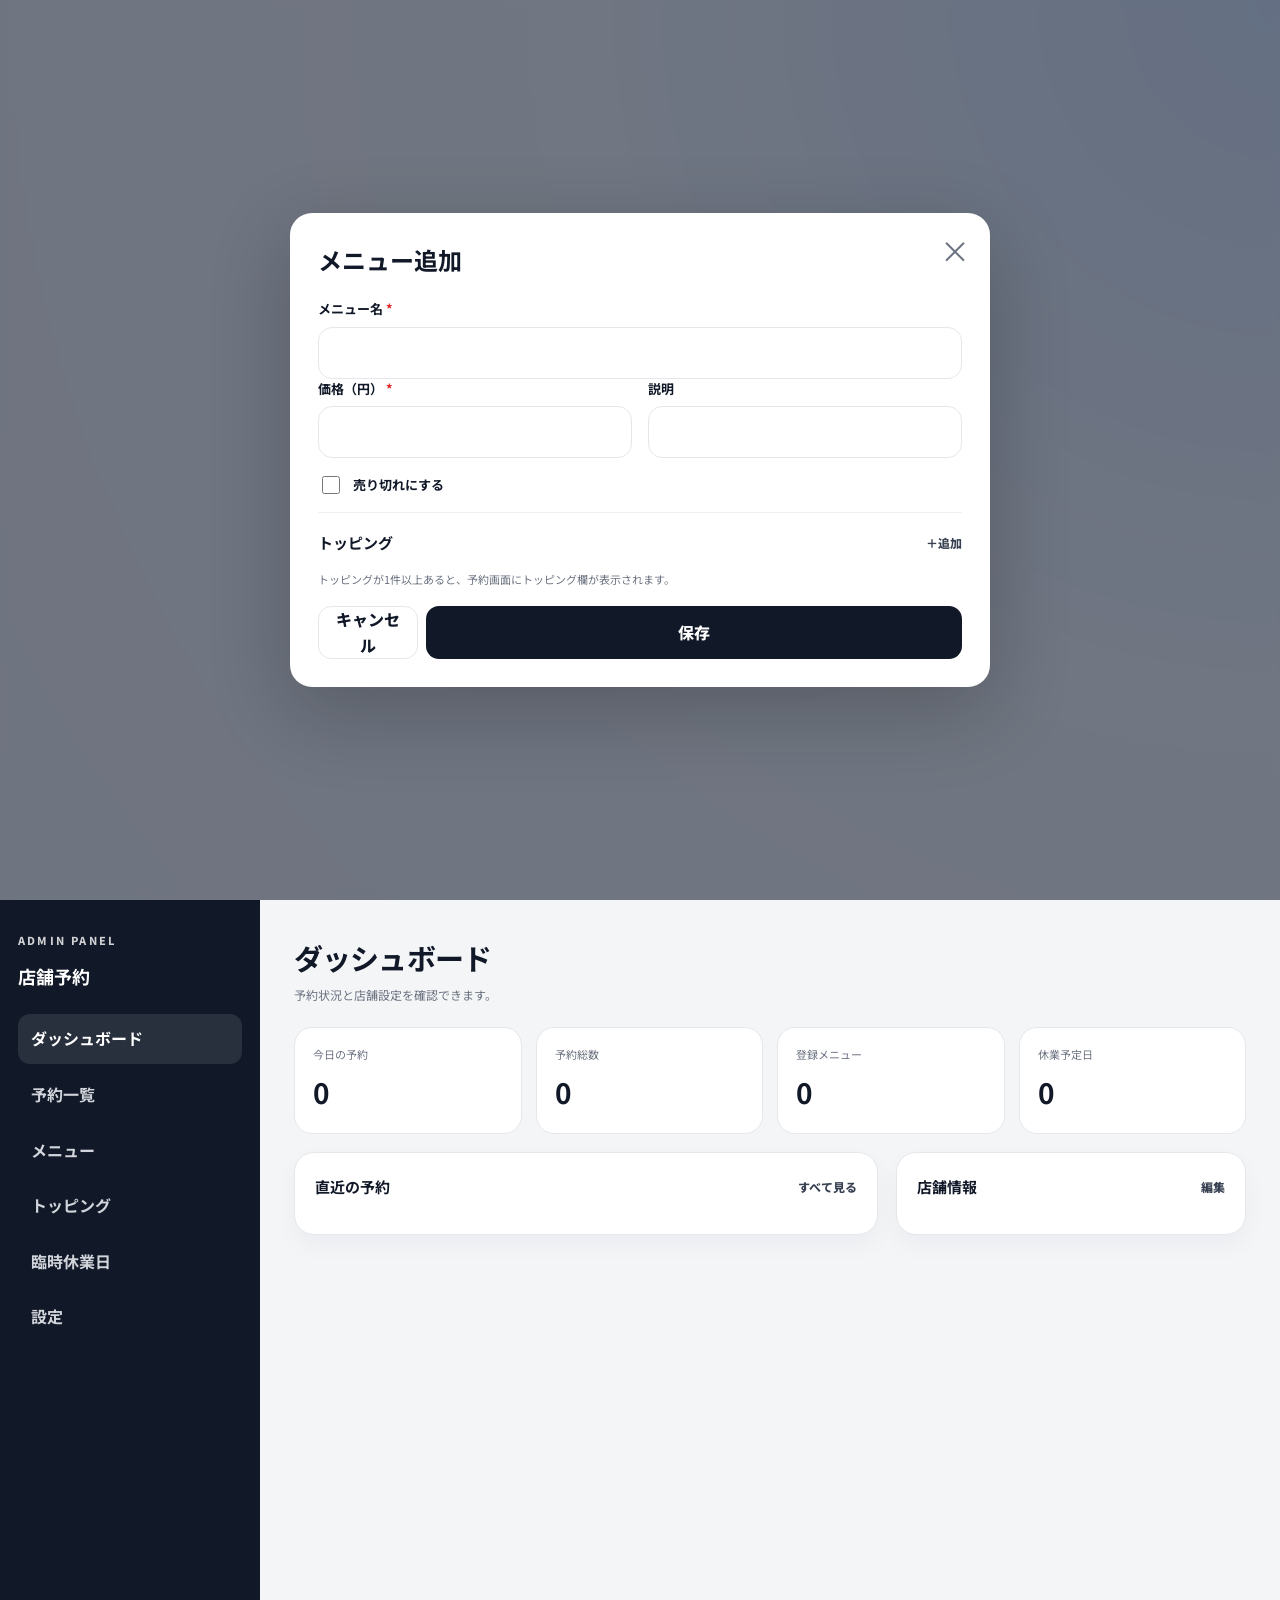
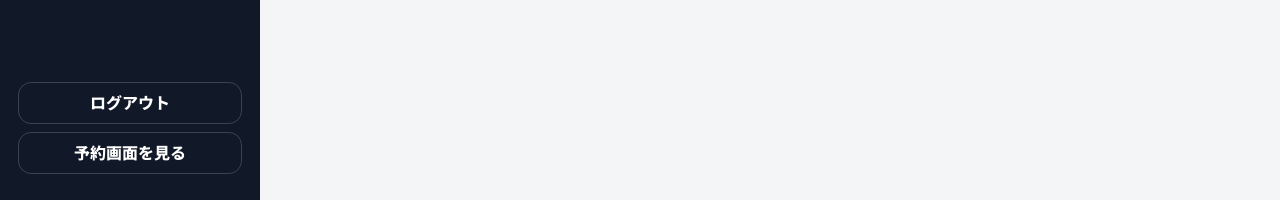
==== admin/index.html @ c8c5680b "Add files via upload" ====
<!doctype html>
<html lang="ja">
<head>
  <meta charset="utf-8">
  <meta name="viewport" content="width=device-width, initial-scale=1, viewport-fit=cover">
  <meta name="theme-color" content="#111827">
  <title>管理画面</title>
  <link rel="preconnect" href="https://fonts.googleapis.com">
  <link rel="preconnect" href="https://fonts.gstatic.com" crossorigin>
  <link href="https://fonts.googleapis.com/css2?family=Noto+Sans+JP:wght@400;500;600;700;800&display=swap" rel="stylesheet">
  <link rel="stylesheet" href="../css/style.css">
  <link rel="stylesheet" href="admin.css">
  <script defer src="../js/config.js"></script>
  <script defer src="../js/api.js"></script>
  <script defer src="admin.js"></script>
</head>
<body class="admin-page">
  <div id="toast" class="toast" hidden></div>

  <section id="loginView" class="admin-login-wrap">
    <div class="admin-login-card">
      <div class="brand-mark">ADMIN PANEL</div>
      <h1>予約管理画面</h1>
      <p class="muted">管理者パスワードを入力してください</p>
      <label class="field"><span>パスワード</span><input id="loginPassword" type="password" autocomplete="current-password" placeholder="パスワード"></label>
      <button id="loginButton" class="primary-button" type="button">ログイン</button>
      <a class="back-link" href="../">← 予約画面へ戻る</a>
    </div>
  </section>

  <section id="adminApp" class="admin-shell" hidden>
    <aside class="admin-sidebar">
      <div>
        <div class="brand-mark">ADMIN PANEL</div>
        <h1 id="adminStoreName">店舗予約</h1>
      </div>
      <nav class="admin-nav">
        <button data-tab="dashboard" class="nav-item active">ダッシュボード</button>
        <button data-tab="reservations" class="nav-item">予約一覧</button>
        <button data-tab="menus" class="nav-item">メニュー</button>
        <button data-tab="toppings" class="nav-item">トッピング</button>
        <button data-tab="holidays" class="nav-item">臨時休業日</button>
        <button data-tab="settings" class="nav-item">設定</button>
      </nav>
      <div class="sidebar-actions"><button id="logoutButton" class="ghost-button">ログアウト</button><a href="../" class="ghost-button link-button">予約画面を見る</a></div>
    </aside>

    <main class="admin-content">
      <div class="admin-mobile-header"><div><div class="brand-mark">ADMIN</div><strong id="mobileStoreName">店舗予約</strong></div><button id="mobileLogout" class="ghost-button">ログアウト</button></div>

      <section id="tab-dashboard" class="tab-panel active">
        <div class="page-title"><div><h2>ダッシュボード</h2><p>予約状況と店舗設定を確認できます。</p></div></div>
        <div class="stat-grid"><div class="stat-card"><span>今日の予約</span><strong id="statToday">0</strong></div><div class="stat-card"><span>予約総数</span><strong id="statTotal">0</strong></div><div class="stat-card"><span>登録メニュー</span><strong id="statMenus">0</strong></div><div class="stat-card"><span>休業予定日</span><strong id="statHolidays">0</strong></div></div>
        <div class="dashboard-grid"><div class="panel"><div class="panel-head"><h3>直近の予約</h3><button class="text-button" data-go-tab="reservations">すべて見る</button></div><div id="recentReservations" class="mini-table"></div></div><div class="panel"><div class="panel-head"><h3>店舗情報</h3><button class="text-button" data-go-tab="settings">編集</button></div><div id="dashboardSettings" class="settings-preview"></div></div></div>
      </section>

      <section id="tab-reservations" class="tab-panel">
        <div class="page-title"><div><h2>予約一覧</h2><p>予約された日時・お名前・人数・連絡先・注文内容を確認できます。</p></div><button id="refreshReservations" class="secondary-button">更新</button></div>
        <div class="filter-bar"><label class="field"><span>日付で絞り込み</span><input id="reservationDateFilter" type="date"></label><label class="field"><span>状態</span><select id="reservationStatusFilter"><option value="">すべて</option><option value="confirmed">受付済み</option><option value="cancelled">キャンセル</option></select></label></div>
        <div class="panel table-panel"><div id="reservationTable" class="responsive-table-wrap"></div></div>
      </section>

      <section id="tab-menus" class="tab-panel">
        <div class="page-title"><div><h2>メニュー</h2><p>コードを書かずにメニューの追加・変更・売り切れ設定ができます。</p></div><button id="addMenuButton" class="primary-button small">＋ メニュー追加</button></div>
        <div id="menuAdminList" class="admin-card-list"></div>
      </section>

      <section id="tab-toppings" class="tab-panel">
        <div class="page-title"><div><h2>トッピング</h2><p>メニューごとにトッピングを追加できます。0件なら予約画面には表示されません。</p></div></div>
        <div id="toppingAdminList" class="admin-card-list"></div>
      </section>

      <section id="tab-holidays" class="tab-panel">
        <div class="page-title"><div><h2>臨時休業日</h2><p>設定した日は予約画面からご来店日として選べなくなります。</p></div></div>
        <div class="panel add-row-panel"><div class="form-grid two"><label class="field"><span>休業日</span><input id="holidayDate" type="date"></label><label class="field"><span>理由・メモ（任意）</span><input id="holidayReason" type="text" maxlength="100" placeholder="臨時休業"></label></div><button id="addHolidayButton" class="primary-button small">休業日を追加</button></div>
        <div id="holidayList" class="admin-card-list"></div>
      </section>

      <section id="tab-settings" class="tab-panel">
        <div class="page-title"><div><h2>店舗設定</h2><p>予約画面に反映される内容をここから変更できます。</p></div></div>
        <form id="settingsForm" class="panel form-panel">
          <label class="field"><span>店舗名</span><input id="settingStoreName" type="text" maxlength="100" required></label>
          <label class="field"><span>予約画面の背景画像URL</span><input id="settingBackgroundUrl" type="url" placeholder="https://..." maxlength="1500"><small>画像そのものをURLで指定します。imgur等の直リンクや自分で用意した画像URLを使用してください。</small></label>
          <label class="field"><span>予約通知を受け取るメールアドレス</span><input id="settingNotifyEmail" type="email" maxlength="160" placeholder="shop@example.com"></label>
          <button class="primary-button" type="submit">店舗設定を保存</button>
        </form>
        <form id="passwordForm" class="panel form-panel">
          <div><h3>管理者パスワード変更</h3><p class="muted">ここで変更したパスワードは、次回ログインから使用します。</p></div>
          <label class="field"><span>現在のパスワード</span><input id="currentPassword" type="password" autocomplete="current-password" required></label>
          <label class="field"><span>新しいパスワード</span><input id="newPassword" type="password" autocomplete="new-password" minlength="8" maxlength="100" required></label>
          <label class="field"><span>新しいパスワード（確認）</span><input id="confirmPassword" type="password" autocomplete="new-password" minlength="8" maxlength="100" required></label>
          <button class="secondary-button" type="submit">パスワードを変更</button>
        </form>
      </section>
    </main>
  </section>

  <div id="menuModal" class="modal" hidden>
    <div class="modal-backdrop"></div>
    <div class="modal-card large">
      <button class="modal-close" data-close="menuModal" aria-label="閉じる">×</button>
      <h2 id="menuModalTitle">メニュー追加</h2>
      <form id="menuForm">
        <input id="menuId" type="hidden">
        <label class="field"><span>メニュー名 <b>*</b></span><input id="menuName" type="text" maxlength="100" required></label>
        <div class="form-grid two"><label class="field"><span>価格（円） <b>*</b></span><input id="menuPrice" type="number" min="0" max="999999" required></label><label class="field"><span>説明</span><input id="menuDescription" type="text" maxlength="200"></label></div>
        <label class="switch-row"><input id="menuSoldOut" type="checkbox"><span>売り切れにする</span></label>
        <div class="toppings-editor"><div class="panel-head"><h3>トッピング</h3><button id="addToppingRowButton" type="button" class="text-button">＋追加</button></div><div id="toppingRows"></div><p class="muted small-text">トッピングが1件以上あると、予約画面にトッピング欄が表示されます。</p></div>
        <div class="modal-actions"><button type="button" class="secondary-button" data-close="menuModal">キャンセル</button><button type="submit" class="primary-button">保存</button></div>
      </form>
    </div>
  </div>
</body>
</html>
---- css/style.css ----
:root {
  --bg: #f6f7fb;
  --card: rgba(255,255,255,.96);
  --text: #111827;
  --muted: #6b7280;
  --line: #e5e7eb;
  --primary: #111827;
  --primary-hover: #000;
  --accent: #f59e0b;
  --danger: #dc2626;
  --success: #059669;
  --shadow: 0 16px 45px rgba(15,23,42,.08);
  --radius: 22px;
}
* { box-sizing: border-box; }
html { scroll-behavior: smooth; }
body { margin: 0; font-family: 'Noto Sans JP', system-ui, -apple-system, BlinkMacSystemFont, 'Segoe UI', sans-serif; color: var(--text); background: var(--bg); line-height: 1.6; }
button, input, select { font: inherit; }
button { cursor: pointer; }
button:disabled { cursor: not-allowed; opacity: .55; }
.hero { position: relative; min-height: 360px; display: grid; place-items: end center; padding: 56px 20px; color: #fff; background: linear-gradient(135deg,#111827,#374151); background-size: cover; background-position: center; overflow: hidden; }
.hero-overlay { position: absolute; inset: 0; background: linear-gradient(180deg,rgba(0,0,0,.15),rgba(0,0,0,.65)); }
.hero-content { position: relative; width: min(1100px, 100%); text-align: center; }
.brand-mark { display: inline-block; font-size: 11px; letter-spacing: .2em; font-weight: 800; opacity: .8; }
.hero h1 { margin: 10px 0 8px; font-size: clamp(32px,7vw,62px); line-height: 1.1; letter-spacing: -.04em; }
.hero p { margin: 0; font-size: clamp(14px,2.5vw,18px); opacity: .92; }
.container { width: min(1000px, calc(100% - 32px)); margin: 0 auto; }
.customer-main { margin-top: -34px; position: relative; z-index: 2; padding-bottom: 44px; }
.card { background: var(--card); border: 1px solid rgba(255,255,255,.8); border-radius: var(--radius); box-shadow: var(--shadow); padding: 28px; margin-bottom: 18px; backdrop-filter: blur(10px); }
.section-heading { display: flex; gap: 14px; align-items: flex-start; margin-bottom: 24px; }
.section-heading.compact { margin-bottom: 18px; }
.section-heading h2 { margin: 0 0 4px; font-size: 20px; }
.section-heading p { margin: 0; color: var(--muted); font-size: 13px; }
.step { width: 42px; height: 42px; display: grid; place-items: center; border-radius: 14px; background: #111827; color: white; font-size: 12px; font-weight: 800; letter-spacing: .08em; flex: 0 0 auto; }
.form-grid { display: grid; gap: 16px; }
.form-grid.two { grid-template-columns: repeat(2,minmax(0,1fr)); }
.field { display: block; }
.field > span, .contact-label { display: block; margin: 0 0 7px; font-size: 13px; font-weight: 700; }
.field b, .contact-label b { color: var(--danger); }
.field input, .field select { width: 100%; min-height: 52px; border: 1px solid var(--line); border-radius: 14px; padding: 0 14px; background: #fff; color: var(--text); outline: none; transition: .18s ease; }
.field input:focus, .field select:focus { border-color: #9ca3af; box-shadow: 0 0 0 4px rgba(17,24,39,.08); }
.field small { display: block; color: var(--muted); font-size: 11px; margin-top: 6px; }
.hint { margin-top: 12px; padding: 10px 12px; border-radius: 12px; background: #fffbeb; color: #92400e; font-size: 12px; }
.menu-list { display: grid; gap: 14px; }
.menu-item { border: 1px solid var(--line); border-radius: 18px; padding: 18px; background: #fff; }
.menu-top { display: flex; justify-content: space-between; gap: 16px; align-items: flex-start; }
.menu-name { margin: 0; font-size: 17px; font-weight: 800; }
.menu-desc { margin: 4px 0 0; font-size: 12px; color: var(--muted); }
.menu-price { font-weight: 800; white-space: nowrap; }
.quantity-row { display: flex; align-items: center; justify-content: space-between; gap: 12px; margin-top: 14px; }
.stepper { display: inline-flex; align-items: center; border: 1px solid var(--line); border-radius: 13px; overflow: hidden; }
.stepper button { width: 44px; height: 44px; border: 0; background: #f9fafb; font-size: 20px; }
.stepper button:hover { background: #f3f4f6; }
.stepper span { min-width: 46px; text-align: center; font-weight: 800; }
.toppings { margin-top: 14px; padding-top: 14px; border-top: 1px dashed var(--line); }
.topping-title { margin: 0 0 8px; font-size: 12px; font-weight: 800; }
.topping-list { display: grid; gap: 7px; }
.check-row { display: flex; align-items: center; gap: 9px; font-size: 13px; }
.check-row input { width: 18px; height: 18px; accent-color: #111827; }
.out-badge { display: inline-flex; align-items: center; border-radius: 999px; padding: 5px 9px; font-size: 10px; font-weight: 800; background: #fef2f2; color: #b91c1c; }
.order-total-row { display: flex; justify-content: space-between; align-items: center; border-top: 1px solid var(--line); margin-top: 18px; padding-top: 18px; font-size: 15px; }
.order-total-row strong { font-size: 24px; }
.contact-choice { margin-top: 16px; }
.summary { display: grid; gap: 9px; background: #f9fafb; border-radius: 16px; padding: 16px; margin-bottom: 16px; }
.summary-line { display: flex; justify-content: space-between; gap: 16px; font-size: 13px; }
.summary-line span:first-child { color: var(--muted); }
.summary-order { white-space: pre-wrap; }
.primary-button, .secondary-button, .ghost-button, .text-button { border: 0; border-radius: 13px; font-weight: 800; transition: .18s ease; }
.primary-button { background: var(--primary); color: white; min-height: 52px; padding: 0 20px; width: 100%; }
.primary-button:hover { background: var(--primary-hover); transform: translateY(-1px); }
.primary-button.small, .secondary-button { width: auto; min-height: 44px; padding: 0 16px; }
.secondary-button { background: #fff; color: var(--text); border: 1px solid var(--line); }
.secondary-button:hover { background: #f9fafb; }
.ghost-button { background: transparent; border: 1px solid rgba(255,255,255,.18); color: inherit; min-height: 42px; padding: 0 14px; }
.link-button { display: inline-flex; align-items: center; justify-content: center; text-decoration: none; }
.text-button { background: transparent; color: #374151; padding: 4px 0; font-size: 12px; }
.privacy-note { margin: 10px 0 0; color: var(--muted); font-size: 10px; text-align: center; }
.message { margin: 0 0 18px; border-radius: 14px; padding: 12px 14px; font-size: 13px; }
.message.error { background: #fef2f2; color: #991b1b; border: 1px solid #fecaca; }
.message.success { background: #ecfdf5; color: #065f46; border: 1px solid #a7f3d0; }
.empty-state { padding: 28px; text-align: center; border: 1px dashed var(--line); border-radius: 16px; color: var(--muted); font-size: 13px; }
.site-footer { padding: 0 20px 28px; text-align: center; color: #9ca3af; font-size: 11px; }
.loading-overlay { position: fixed; inset: 0; z-index: 1000; background: rgba(17,24,39,.35); display: grid; place-items: center; backdrop-filter: blur(5px); }
.loading-card { background: white; border-radius: 18px; padding: 22px; box-shadow: var(--shadow); text-align: center; min-width: 220px; }
.loading-card p { margin: 10px 0 0; font-size: 12px; }
.spinner { width: 30px; height: 30px; margin: auto; border: 3px solid #e5e7eb; border-top-color: #111827; border-radius: 50%; animation: spin .7s linear infinite; }
@keyframes spin { to { transform: rotate(360deg); } }
.modal { position: fixed; inset: 0; z-index: 1100; display: grid; place-items: center; padding: 18px; }
.modal-backdrop { position: absolute; inset: 0; background: rgba(15,23,42,.58); backdrop-filter: blur(4px); }
.modal-card { position: relative; width: min(520px,100%); max-height: calc(100vh - 36px); overflow: auto; background: #fff; border-radius: 22px; box-shadow: 0 24px 80px rgba(0,0,0,.22); padding: 28px; }
.modal-card.large { width: min(700px,100%); }
.modal-card h2 { margin-top: 0; }
.modal-close { position: absolute; top: 12px; right: 14px; border: 0; background: transparent; font-size: 30px; color: #6b7280; }
.success-icon { width: 58px; height: 58px; border-radius: 50%; background: #ecfdf5; color: #059669; display: grid; place-items: center; font-size: 28px; font-weight: 900; margin-bottom: 12px; }
@media (max-width: 720px) {
  .hero { min-height: 320px; }
  .container { width: min(100% - 20px, 1000px); }
  .customer-main { margin-top: -24px; }
  .card { padding: 20px; border-radius: 18px; }
  .form-grid.two { grid-template-columns: 1fr; }
  .menu-top { flex-direction: column; }
  .menu-price { align-self: flex-start; }
  .summary-line { flex-direction: column; gap: 2px; }
}
---- admin/admin.css ----
.admin-page { background: #f4f5f7; min-height: 100vh; }
.admin-login-wrap { min-height: 100vh; display: grid; place-items: center; padding: 20px; background: radial-gradient(circle at top right,#dbeafe 0,#f8fafc 45%,#f4f5f7 100%); }
.admin-login-card { width: min(420px,100%); background: #fff; border: 1px solid #e5e7eb; border-radius: 24px; box-shadow: 0 24px 60px rgba(15,23,42,.10); padding: 30px; }
.admin-login-card h1 { margin: 10px 0 4px; font-size: 28px; }
.muted { color: #6b7280; font-size: 12px; }
.back-link { display: block; margin-top: 18px; text-align: center; color: #6b7280; font-size: 12px; text-decoration: none; }
.admin-shell { min-height: 100vh; display: grid; grid-template-columns: 260px minmax(0,1fr); }
.admin-sidebar { position: sticky; top: 0; height: 100vh; padding: 26px 18px; background: #111827; color: white; display: flex; flex-direction: column; }
.admin-sidebar h1 { font-size: 18px; margin: 10px 0 24px; }
.admin-nav { display: grid; gap: 6px; }
.nav-item { border: 0; background: transparent; color: #d1d5db; text-align: left; border-radius: 12px; padding: 12px 13px; font-weight: 700; }
.nav-item:hover, .nav-item.active { background: rgba(255,255,255,.10); color: white; }
.sidebar-actions { margin-top: auto; display: grid; gap: 8px; }
.admin-content { min-width: 0; padding: 34px; }
.admin-mobile-header { display:none; }
.tab-panel { display: none; }
.tab-panel.active { display:block; }
.page-title { display:flex; align-items:flex-end; justify-content:space-between; gap:16px; margin-bottom:22px; }
.page-title h2 { margin:0 0 5px; font-size:29px; letter-spacing:-.03em; }
.page-title p { margin:0; color:#6b7280; font-size:12px; }
.stat-grid { display:grid; grid-template-columns:repeat(4,minmax(0,1fr)); gap:14px; margin-bottom:18px; }
.stat-card { background:#fff; border:1px solid #e5e7eb; border-radius:18px; padding:18px; }
.stat-card span { display:block; font-size:11px; color:#6b7280; }
.stat-card strong { display:block; margin-top:7px; font-size:28px; }
.dashboard-grid { display:grid; grid-template-columns:1.25fr .75fr; gap:18px; }
.panel { background:#fff; border:1px solid #e5e7eb; border-radius:20px; padding:20px; box-shadow:0 10px 25px rgba(15,23,42,.04); }
.panel-head { display:flex; justify-content:space-between; align-items:center; gap:12px; margin-bottom:14px; }
.panel-head h3 { margin:0; font-size:15px; }
.settings-preview { display:grid; gap:12px; }
.preview-row { display:flex; justify-content:space-between; gap:12px; padding:11px 0; border-bottom:1px solid #f0f1f3; font-size:12px; }
.preview-row:last-child { border-bottom:0; }
.preview-row span:first-child { color:#6b7280; }
.mini-table { display:grid; gap:8px; }
.mini-row { display:grid; grid-template-columns:1fr auto; gap:10px; padding:12px; background:#f9fafb; border-radius:12px; font-size:12px; }
.mini-row strong { display:block; }
.mini-row span { color:#6b7280; }
.filter-bar { display:grid; grid-template-columns:repeat(2,minmax(0,240px)); gap:12px; margin-bottom:14px; }
.responsive-table-wrap { overflow:auto; }
.admin-table { width:100%; border-collapse:collapse; min-width:1000px; }
.admin-table th, .admin-table td { padding:12px 10px; border-bottom:1px solid #eef0f2; text-align:left; vertical-align:top; font-size:12px; }
.admin-table th { font-size:11px; color:#6b7280; font-weight:700; background:#fbfbfc; }
.status-badge { display:inline-flex; border-radius:999px; padding:4px 8px; font-size:10px; font-weight:800; }
.status-badge.confirmed { background:#ecfdf5; color:#047857; }
.status-badge.cancelled { background:#fef2f2; color:#b91c1c; }
.admin-card-list { display:grid; gap:12px; }
.item-card { background:#fff; border:1px solid #e5e7eb; border-radius:18px; padding:18px; display:flex; justify-content:space-between; gap:18px; }
.item-main h3 { margin:0; font-size:16px; }
.item-meta { margin-top:5px; color:#6b7280; font-size:11px; }
.item-actions { display:flex; gap:8px; align-items:flex-start; flex-wrap:wrap; }
.small-btn { border:1px solid #e5e7eb; background:#fff; border-radius:10px; min-height:38px; padding:0 12px; font-size:11px; font-weight:800; }
.small-btn.danger { color:#b91c1c; border-color:#fecaca; background:#fffafa; }
.sold-out { color:#b91c1c; font-weight:800; }
.switch-row { display:flex; align-items:center; gap:10px; margin:15px 0; font-size:13px; font-weight:700; }
.switch-row input { width:18px; height:18px; accent-color:#111827; }
.form-panel { display:grid; gap:16px; margin-bottom:16px; }
.form-panel h3 { margin:0 0 4px; }
.toppings-editor { margin-top:4px; border-top:1px solid #eef0f2; padding-top:16px; }
.topping-row { display:grid; grid-template-columns:minmax(0,1fr) 140px auto; gap:8px; margin-bottom:8px; }
.topping-row input { min-height:44px; border:1px solid #e5e7eb; border-radius:11px; padding:0 12px; }
.remove-row { border:1px solid #fecaca; background:#fffafa; color:#b91c1c; border-radius:11px; min-height:44px; padding:0 10px; }
.add-row-panel { margin-bottom:14px; }
.toast { position:fixed; z-index:3000; right:20px; top:20px; max-width:380px; border-radius:13px; padding:12px 15px; background:#111827; color:white; box-shadow:0 14px 30px rgba(0,0,0,.16); font-size:12px; }
.empty-state-admin { border:1px dashed #d1d5db; border-radius:16px; padding:28px; text-align:center; color:#6b7280; font-size:12px; background:#fafafa; }
.modal-card .modal-actions { display:flex; justify-content:flex-end; gap:8px; margin-top:18px; }
.small-text { font-size:11px; }
@media(max-width: 980px) {
  .admin-shell { grid-template-columns:1fr; }
  .admin-sidebar { display:none; }
  .admin-content { padding:20px; }
  .admin-mobile-header { display:flex; align-items:center; justify-content:space-between; background:#111827; color:white; margin:-20px -20px 22px; padding:15px 20px; }
  .stat-grid { grid-template-columns:repeat(2,minmax(0,1fr)); }
  .dashboard-grid { grid-template-columns:1fr; }
}
@media(max-width: 620px) {
  .admin-content { padding:14px; }
  .admin-mobile-header { margin:-14px -14px 18px; padding:13px 14px; }
  .page-title { align-items:flex-start; flex-direction:column; }
  .page-title h2 { font-size:24px; }
  .filter-bar { grid-template-columns:1fr; }
  .item-card { flex-direction:column; }
  .topping-row { grid-template-columns:1fr; }
  .stat-grid { gap:8px; }
  .stat-card { padding:14px; }
  .stat-card strong { font-size:22px; }
}
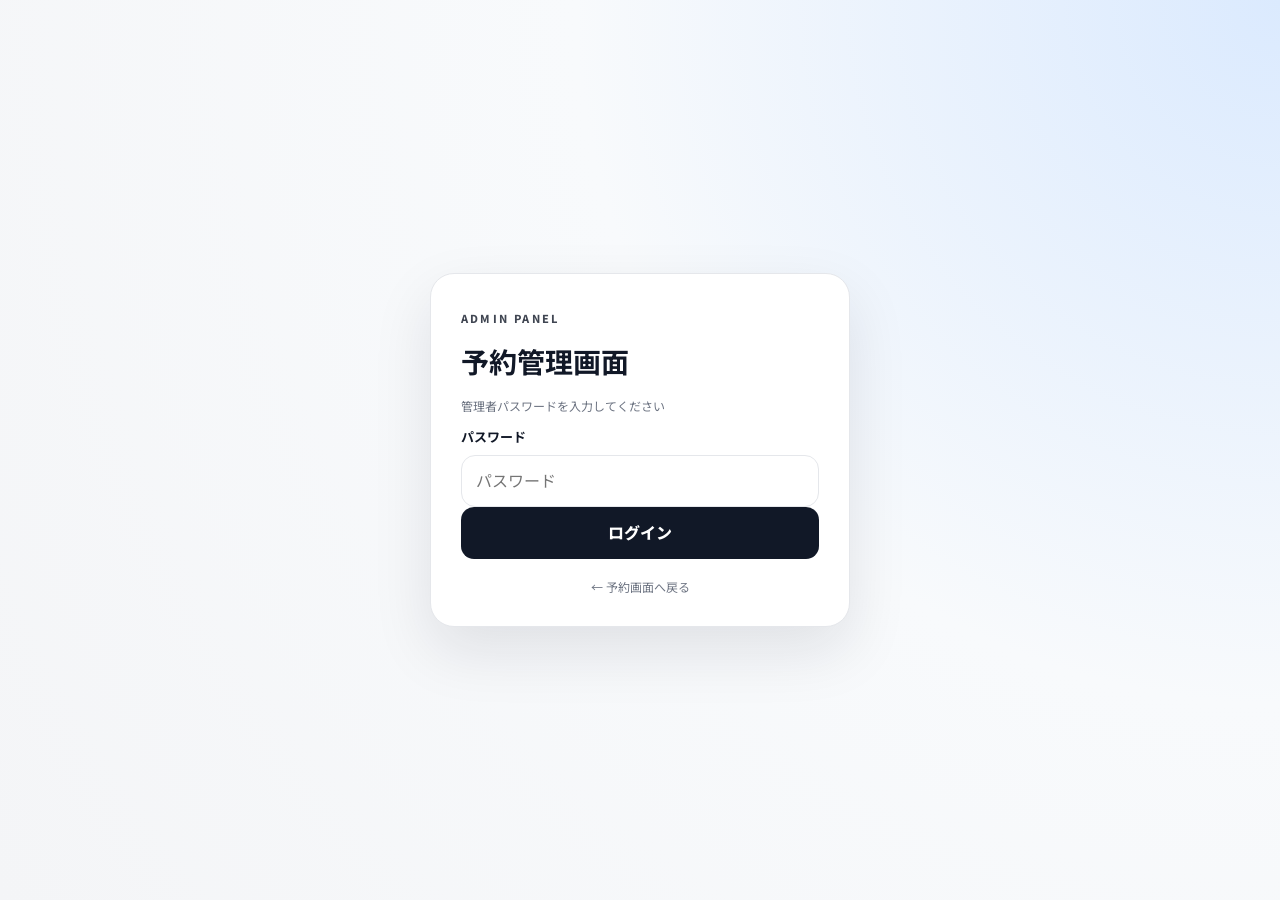
==== commit 6617be9c: "Update index.html" ====
--- a/admin/index.html
+++ b/admin/index.html
@@ -82,6 +82,7 @@
           <label class="field"><span>店舗名</span><input id="settingStoreName" type="text" maxlength="100" required></label>
           <label class="field"><span>予約画面の背景画像URL</span><input id="settingBackgroundUrl" type="url" placeholder="https://..." maxlength="1500"><small>画像そのものをURLで指定します。imgur等の直リンクや自分で用意した画像URLを使用してください。</small></label>
           <label class="field"><span>予約通知を受け取るメールアドレス</span><input id="settingNotifyEmail" type="email" maxlength="160" placeholder="shop@example.com"></label>
+          <label class="field"><span>1時間帯あたりの予約上限人数（0 = 無制限）</span><input id="settingMaxReservationsPerSlot" type="number" min="0" max="9999" step="1" value="0"><small>同じ来店日時への予約件数を制限します。0なら従来どおり無制限です。</small></label>
           <button class="primary-button" type="submit">店舗設定を保存</button>
         </form>
         <form id="passwordForm" class="panel form-panel">
--- a/css/style.css
+++ b/css/style.css
@@ -13,6 +13,7 @@
   --radius: 22px;
 }
 * { box-sizing: border-box; }
+[hidden] { display: none !important; }
 html { scroll-behavior: smooth; }
 body { margin: 0; font-family: 'Noto Sans JP', system-ui, -apple-system, BlinkMacSystemFont, 'Segoe UI', sans-serif; color: var(--text); background: var(--bg); line-height: 1.6; }
 button, input, select { font: inherit; }
@@ -85,6 +86,7 @@
 .loading-card p { margin: 10px 0 0; font-size: 12px; }
 .spinner { width: 30px; height: 30px; margin: auto; border: 3px solid #e5e7eb; border-top-color: #111827; border-radius: 50%; animation: spin .7s linear infinite; }
 @keyframes spin { to { transform: rotate(360deg); } }
+.modal[hidden] { display: none !important; }
 .modal { position: fixed; inset: 0; z-index: 1100; display: grid; place-items: center; padding: 18px; }
 .modal-backdrop { position: absolute; inset: 0; background: rgba(15,23,42,.58); backdrop-filter: blur(4px); }
 .modal-card { position: relative; width: min(520px,100%); max-height: calc(100vh - 36px); overflow: auto; background: #fff; border-radius: 22px; box-shadow: 0 24px 80px rgba(0,0,0,.22); padding: 28px; }
